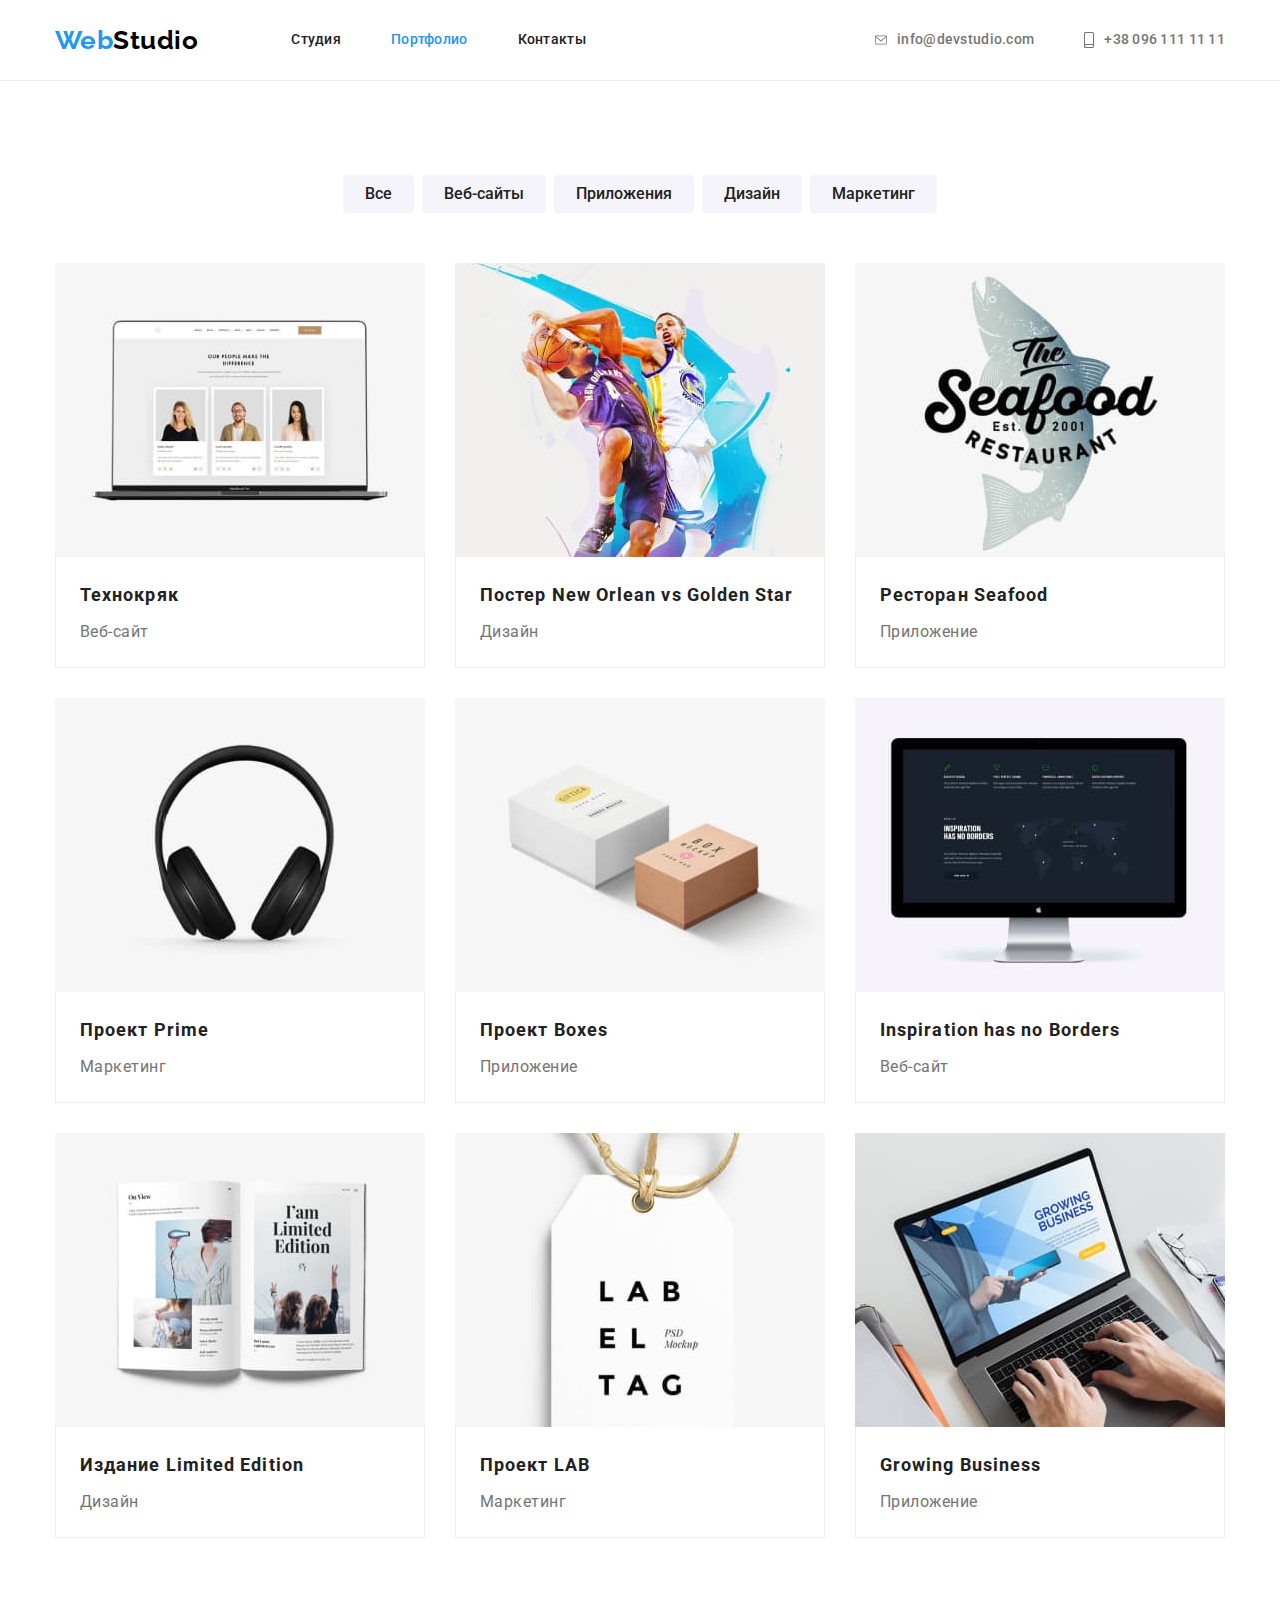
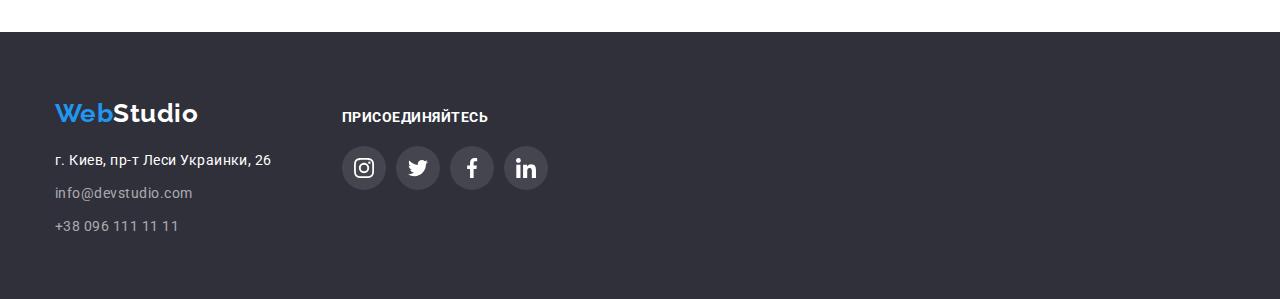
==== portfolio/portfolio.html @ 59986ac0 "Add files via upload" ====
<!DOCTYPE html>
<html lang="ru">
<head>
    <meta charset="UTF-8">
    <meta http-equiv="X-UA-Compatible" content="IE=edge">
    <meta name="viewport" content="width=device-width, initial-scale=1.0">
    <link href="https://fonts.googleapis.com/css2?family=Raleway:wght@700&family=Roboto:wght@400;500;700;900&display=swap"
        rel="stylesheet">
    <link rel="stylesheet" href="https://cdnjs.cloudflare.com/ajax/libs/modern-normalize/1.1.0/modern-normalize.min.css">
    <link rel="stylesheet" href="../css/styles.css">
    
    <title>Портфолио</title>
</head>
<body >
    <!--шапка-->
    <header class="header">
    
        
    
        <div class="container flexbox">
            <a href="../index.html" lang="en" class="logo"><span class="logo-first-part">Web</span>Studio</a>
            <nav class="navigation">
                <ul class="site-nav ">
                    <li class="item"><a class="site-nav-link" href="../index.html">Студия</a></li>
                    <li class="item"><a class="site-nav-link current" href="./portfolio.html">Портфолио</a></li>
                    <li class="item"><a class="site-nav-link" href="">Контакты</a></li>
                </ul>
            </nav>
            
            
            <ul class="auth-nav ">
                <li class="item auth-nav-item"><a class="auth-nav-link" href="mailto:info@devstudio.com"><svg class="envelope"
                            width="12" height="16">
                            <use href="../images/icons.svg#icon-envelope"></use>
                        </svg> info@devstudio.com</a></li>
                <li class="item auth-nav-item"><a class="auth-nav-link" href="tel:+380961111111"><svg class="smartphone" width="10"
                            height="16">
                            <use href="../images/icons.svg#icon-smartphone"></use>
                        </svg> +38 096 111 11 11</a></li>
            </ul>
        </div>
    </header>
   <main>
   <!-- Портфолiо-->
   <section class="section ">
       <div class="container">
            <h1 class="visuallyhidden">Портфолио</h1>
            
            <ul class="portfolio-list">
                <li class="button-item"><button class="portfolio-button" type="button">Все</button></li>
                <li class="button-item"><button class="portfolio-button" type="button">Веб-сайты</button></li>
                <li class="button-item"><button class="portfolio-button" type="button">Приложения</button></li>
                <li class="button-item"><button class="portfolio-button" type="button">Дизайн</button></li>
                <li class="button-item"><button class="portfolio-button" type="button">Маркетинг</button></li>
            
            </ul>
            
            <ul class="gallery">
                <li class="gallery-item">
                    <a href="" class="portfolio-link">
                        <img width="370" src="./portfolio-images/project1.jpg" alt="На екране ноутбука команда Технокряк">
                        <div class="description-item">
                            <h2 class="project-name">Технокряк</h2>
                            <p class="project-description">Веб-сайт</p>
                        </div> 
                    </a>
                    
                </li>
            
                <li class="gallery-item">
                    <a href="" class="portfolio-link">
                        <img width="370" src="./portfolio-images/project2.jpg" alt="Баскетбольная верховая дуэль">
                        <div class="description-item">
                            <h2 class="project-name">Постер <span lang="en">New Orlean vs Golden Star</span></h2>
                            <p class="project-description">Дизайн</p>
                        </div>
                    </a>
                    
                </li>
            
                <li class="gallery-item">
                    <a href="" class="portfolio-link">
                        <img width="370" src="./portfolio-images/project3.jpg" alt="Логотип ресторана Seafood">
                        <div class="description-item">
                            <h2 class="project-name">Ресторан <span lang="en">Seafood</span></h2>
                            <p class="project-description">Приложение</p>
                        </div>
                    </a>
                    
                </li>
            
                <li class="gallery-item">
                    <a href="" class="portfolio-link">
                        <img width="370" src="./portfolio-images/project4.jpg" alt="Наушники">
                        <div class="description-item">
                            <h2 class="project-name">Проект <span lang="en">Prime</span></h2>
                            <p class="project-description">Маркетинг</p>
                        </div>
                    </a>
                    
                </li>
            
                <li class="gallery-item">
                    <a href="" class="portfolio-link">
                        <img width="370" src="./portfolio-images/project5.jpg" alt="Две коробки">
                        <div class="description-item">
                            <h2 class="project-name">Проект <span lang="en">Boxes</span></h2>
                            <p class="project-description">Приложение</p>
                        </div>                     
                    </a>
                </li>
            
                <li class="gallery-item">
                    <a href="" class="portfolio-link">
                        <img width="370" src="./portfolio-images/project6.jpg" alt="На мониторе стартовая страница сайта">
                        <div class="description-item">
                            <h2 class="project-name" lang="en">Inspiration has no Borders</h2>
                            <p class="project-description">Веб-сайт</p>
                        </div>
                    </a>
                    
                </li>
            
                <li class="gallery-item">
                    <a href="" class="portfolio-link">
                        <img width="370" src="./portfolio-images/project7.jpg" alt="Фото одноименного журнала">
                        <div class="description-item">
                            <h2 class="project-name">Издание <span lang="en">Limited Edition</span></h2>
                            <p class="project-description">Дизайн</p>
                        </div>
                    </a>
                    
                </li>
            
                <li class="gallery-item">
                    <a href="" class="portfolio-link">
                        <img width="370" src="./portfolio-images/project8.jpg" alt="Бирка с аббревиатурой LAB">
                        <div class="description-item">
                            <h2 class="project-name">Проект LAB</h2>
                            <p class="project-description">Маркетинг</p>
                        </div>
                    </a>
                    
                </li>
            
                <li class="gallery-item">
                    <a href="" class="portfolio-link">
                        <img width="370" src="./portfolio-images/project9.jpg" alt="На монитое приложение Growing Business">
                        <div class="description-item">
                            <h2 class="project-name" lang="en">Growing Business</h2>
                            <p class="project-description">Приложение</p>
                        </div>
                    </a>
                    
                </li>

               
            
            
            </ul>
       </div>
   </section>
   </main>

    <!--футер-->
    <footer class="footer">
        <div class="container footer-container">
            <div>
                <a href="./index.html" lang="en" class="logo "><span class="logo-first-part">Web</span><span
                        class="logo-second-part">Studio</span></a>
                <address class="footer-address">
                    <ul class="feature">
                        <li class="address-item"><a class="address-link" href="https://goo.gl/maps/8gZ2Wu5cqemFH6tR6"
                                target="_blank" rel="noopener noreferrer">г. Киев, пр-т Леси Украинки, 26</a></li>
                        <li class="address-item"><a class="address-nav"
                                href="mailto:info@devstudio.com">info@devstudio.com</a></li>
                        <li class="address-item"><a class="address-nav" href="tel:+380961111111">+38 096 111 11 11</a></li>
                    </ul>
                </address>
            </div>
            <div class="join-us">
                <h4 class="join-us-title">Присоединяйтесь</h4>
                <ul class="join-us-list">
                    <li class="join-us-item"><a class="join-us-link" href="">
                            <svg class="footer-icon" width="20" height="20px">
                                <use href="../images/icons.svg#icon-instagram"></use>
                            </svg>
                        </a></li>
                    <li class="join-us-item"><a class="join-us-link" href="">
                            <svg class="footer-icon" width="20" height="20px">
                                <use href="../images/icons.svg#icon-twitter"></use>
                            </svg>
                        </a></li>
                    <li class="join-us-item"><a class="join-us-link" href="">
                            <svg class="footer-icon" width="20" height="20px">
                                <use href="../images/icons.svg#icon-facebook"></use>
                            </svg>
                        </a></li>
                    <li class="join-us-item"><a class="join-us-link" href="">
                            <svg class="footer-icon" width="20" height="20px">
                                <use href="../images/icons.svg#icon-linkedin"></use>
                            </svg>
                        </a></li>
                </ul>
            </div>
    
        </div>
    </footer>

</body>
</html>
---- css/styles.css ----
*,
*::before,
*::after {
  box-sizing: border-box;
}

:root {
  --primary-background-color: #fff;
  --secondary-background-color: #f5f4fa;
  --footer-background-color: #2f303a;
  --primary-text-color: #757575;
  --secondary-text-color: #212121;
  --hover-color: #2196f3;
}

body {
  background-color: var(--primary-background-color);
  font-family: Roboto, sans-serif;
  letter-spacing: 0.03em;
  color: var(--primary-text-color);
}

ul {
  list-style: none;
  padding: 0;
  margin: 0;
}

h1,
h2,
h3,
p {
  margin: 0;
  padding: 0%;
}

a {
  text-decoration: none;
}

img {
  display: block;
  max-width: 100%;
  height: auto;
}

.visuallyhidden {
  border: 0;
  clip: rect(0 0 0 0);
  height: 1px;
  margin: -1px;
  overflow: hidden;
  padding: 0;
  position: absolute;
  width: 1px;
}

.flexbox {
  display: flex;
  align-items: center;
}

/* хедер */

.header {
  border-bottom: 1px solid #ececec;
}

/* logo */
.logo {
  font-family: Raleway, sans-serif;
  color: #000000;
  font-weight: 700;
  font-size: 26px;
  line-height: 1.19;
  /* display: inline-block; */
}

.logo-item {
  margin-right: 93px;
}

.logo-first-part {
  color: #2196f3;
}
/*site nav */

.navigation {
  margin-left: 93px;
}

.site-nav {
  display: flex;
}

.site-nav > .item:not(:last-child) {
  margin-right: 50px;
}

.site-nav-link {
  color: var(--secondary-text-color);
  font-weight: 500;
  font-size: 14px;
  line-height: 1.14;
  letter-spacing: 0.02em;
  padding-top: 32px;
  padding-bottom: 32px;
  display: block;
}
.site-nav-link:hover,
.site-nav-link:focus {
  color: var(--hover-color);
}

/* AUTH NAV */

.auth-nav {
  display: flex;
  margin-left: auto;
}

.auth-nav-link:hover,
.auth-nav-link:focus {
  color: var(--hover-color);
}

.auth-nav-link {
  align-items: center;
  color: #757575;
  font-size: 14px;
  line-height: 1.14;
  font-weight: 500;
  letter-spacing: 0.02em;
  display: flex;
}

.auth-nav > .item:not(:first-child) {
  margin-left: 50px;
}
.current {
  color: var(--hover-color);
}

.auth-nav-item {
  color: #757575;
}

.envelope,
.smartphone {
  margin-right: 10px;
  fill: currentColor;
}
.container {
  width: 1200px;
  padding: 0 15px;
  margin: 0 auto;
}

/* main */

/* HERO */

.hero {
  background-color: #2f303a;
  text-align: center;
  padding-top: 200px;
  padding-bottom: 200px;
  background-image: linear-gradient(
      rgba(47, 48, 58, 0.4),
      rgba(47, 48, 58, 0.4)
    ),
    url(../images/hero_bg.jpg);
  background-repeat: no-repeat;
  background-size: cover;
  max-width: 1600px;
  margin-right: auto;
  margin-left: auto;
}

.hero-title {
  font-weight: 900;
  font-size: 44px;
  line-height: 1.36;
  letter-spacing: 0.06em;
  color: #ffffff;
  margin-bottom: 30px;
  text-align: center;
  width: 696px;
  text-transform: uppercase;
  margin-right: auto;
  margin-left: auto;
}

.button {
  display: inline-block;
  font-family: inherit;
  font-weight: 700;
  font-size: 16px;
  line-height: 1.87;
  letter-spacing: 0.06em;

  color: #ffffff;
  background-color: #2196f3;
  box-shadow: 0px 4px 4px rgba(0, 0, 0, 0.15);
  min-width: 200px;
  padding: 10px 32px;
  border-radius: 4px;
}

/* feature */

.feature-list {
  display: flex;
  align-items: center;
}

.section {
  padding-top: 94px;
  padding-bottom: 94px;
}

.feature-item:not(:first-child) {
  margin-left: 30px;
}

.feature-title {
  color: var(--secondary-text-color);
  font-weight: 700;
  font-size: 14px;
  line-height: 1.14;
  margin-bottom: 10px;
  text-transform: uppercase;
}

.feature-text {
  font-size: 14px;
  line-height: 1.71;
}

.feature-thumb {
  background-color: #f5f4fa;
  width: 270px;
  height: 120px;
  margin-bottom: 30px;
  display: flex;
  align-items: center;
  justify-content: center;
}

/* WORK */

.work-list {
  display: flex;
  align-items: center;
}

.work-item:not(:first-child) {
  margin-left: 30px;
}

.section-title {
  font-weight: 700;
  font-size: 36px;
  line-height: 1.16;
  text-align: center;
  color: var(--secondary-text-color);
  margin-bottom: 50px;
}

.section-work.section {
  padding-top: 0;
}

/* OUR TEAM */

.team-list {
  display: flex;
  align-items: center;
}

.team-item {
  background-color: var(--primary-background-color);
  text-align: center;
  box-shadow: 0px 1px 3px rgba(0, 0, 0, 0.12), 0px 1px 1px rgba(0, 0, 0, 0.14),
    0px 2px 1px rgba(0, 0, 0, 0.2);
  border-radius: 0px 0px 4px 4px;
}

.team-item:not(:first-child) {
  margin-left: 30px;
}

.teammates-name {
  font-weight: 500;
  font-size: 16px;
  line-height: 1.18;
  color: var(--secondary-text-color);

  margin-bottom: 10px;
}

.our-team {
  background-color: var(--secondary-background-color);
}

.teammates-position {
  font-size: 16px;
  line-height: 1.18;
  margin-bottom: 16px;
}

.team-card {
  padding-top: 30px;
  padding-bottom: 30px;
}

.teammates-list {
  display: flex;
  justify-content: center;
}

.teammates-item {
  width: 44px;
  height: 44px;
}

.teammates-item + .teammates-item {
  margin-left: 10px;
}

.teammates-link {
  height: 100%;
  width: 100%;
  display: flex;
  align-items: center;
  justify-content: center;
  color: #afb1b8;
}

.teammates-link:focus,
.teammates-link:hover {
  color: #ffffff;
  background-color: #2196f3;
  border-radius: 50%;
  filter: drop-shadow(0px 4px 4px rgba(0, 0, 0, 0.25))
    drop-shadow(0px 4px 4px rgba(0, 0, 0, 0.25));
}

.social-icons {
  fill: currentColor;
}

/* CLIENTS */
.clients-list {
  display: flex;
}

.clients-item {
  width: 170px;
  height: 92px;
}

.clients-item + .clients-item {
  margin-left: 30px;
}

.clients-link:hover,
.clients-link:focus {
  color: var(--hover-color);
  border-color: var(--hover-color);
}

.clients-link {
  width: 100%;
  height: 100%;
  align-items: center;
  justify-content: center;
  display: flex;
  color: #afb1b8;
  border: 1px solid #afb1b8;
  border-radius: 4px;
}

.clients-icon {
  fill: currentColor;
}

/* footer */

.footer-container {
  display: flex;
  align-items: baseline;
}

.footer {
  background-color: #2f303a;
  padding-top: 60px;
  padding-bottom: 60px;
}

.logo-second-part {
  color: white;
}

.footer-address {
  margin-top: 20px;
}

.address-link {
  font-style: normal;
  font-size: 14px;
  line-height: 1.71;
  color: #ffffff;
}
.address-link:focus,
.address-link:hover {
  color: var(--hover-color);
}

.address-nav {
  font-style: normal;
  font-size: 14px;
  line-height: 1.71;
  color: rgba(255, 255, 255, 0.6);
}

.address-nav:focus,
.address-nav:hover {
  color: var(--hover-color);
}

.address-item:not(:last-child) {
  margin-bottom: 9px;
}

/* JOIN US */

.join-us {
  margin-left: 70px;
}

.join-us-list {
  display: flex;
}

.join-us-item {
  width: 44px;
  height: 44px;
  display: flex;
}

.join-us-item + .join-us-item {
  margin-left: 10px;
}

.join-us-link {
  width: 100%;
  height: 100%;
  border-radius: 50%;
  background: rgba(255, 255, 255, 0.1);
  display: flex;
  align-items: center;
  justify-content: center;
}

.join-us-link:hover,
.join-us-link:focus {
  background-color: var(--hover-color);
}

.join-us-title {
  color: #ffffff;
  font-weight: bold;
  font-size: 14px;
  line-height: 1.14;
  text-transform: uppercase;
  margin-bottom: 20px;
}

.footer-icon {
  fill: #ffffff;
}

/* portfolio */

.portfolio-list {
  display: flex;
  align-items: center;
  justify-content: center;
  margin-bottom: 50px;
}

.portfolio-button {
  display: inline-block;
  font-family: inherit;
  cursor: pointer;
  font-weight: 500;
  font-size: 16px;
  line-height: 1.62;
  color: var(--secondary-text-color);
  background: #f5f4fa;
  padding: 6px 22px;
  border-radius: 4px;
  border: transparent;
}

.portfolio-button:focus,
.portfolio-button:hover {
  background: #2196f3;
  color: #ffffff;
  box-shadow: 0px 3px 1px rgba(0, 0, 0, 0.1), 0px 1px 2px rgba(0, 0, 0, 0.08),
    0px 2px 2px rgba(0, 0, 0, 0.12);
}

.button-item:not(:first-child) {
  margin-left: 8px;
}

.project-name {
  color: var(--secondary-text-color);
  font-weight: 700;
  font-size: 18px;
  line-height: 2;
  letter-spacing: 0.06em;
  margin-bottom: 4px;
}

.project-description {
  font-size: 16px;
  line-height: 1.87;
  color: var(--primary-text-color);
}

.gallery {
  display: flex;
  flex-wrap: wrap;
  /* margin-right: -30px;
  margin-bottom: -30px; */
}

.gallery-item {
  margin-right: 30px;
  margin-bottom: 30px;
  max-width: 370px;
}

.gallery-item:nth-child(3n + 3) {
  margin-right: 0;
}

.gallery-item:nth-last-child(-n + 3) {
  margin-bottom: 0;
}

.description-item {
  padding: 20px 24px;
  border: 1px solid #eeeeee;
  border-top: transparent;
}

.portfolio-link {
  display: block;
}

.portfolio-link:hover,
.portfolio-link:focus {
  box-shadow: 0px 1px 1px rgba(0, 0, 0, 0.12), 0px 4px 4px rgba(0, 0, 0, 0.06),
    1px 4px 6px rgba(0, 0, 0, 0.16);
}
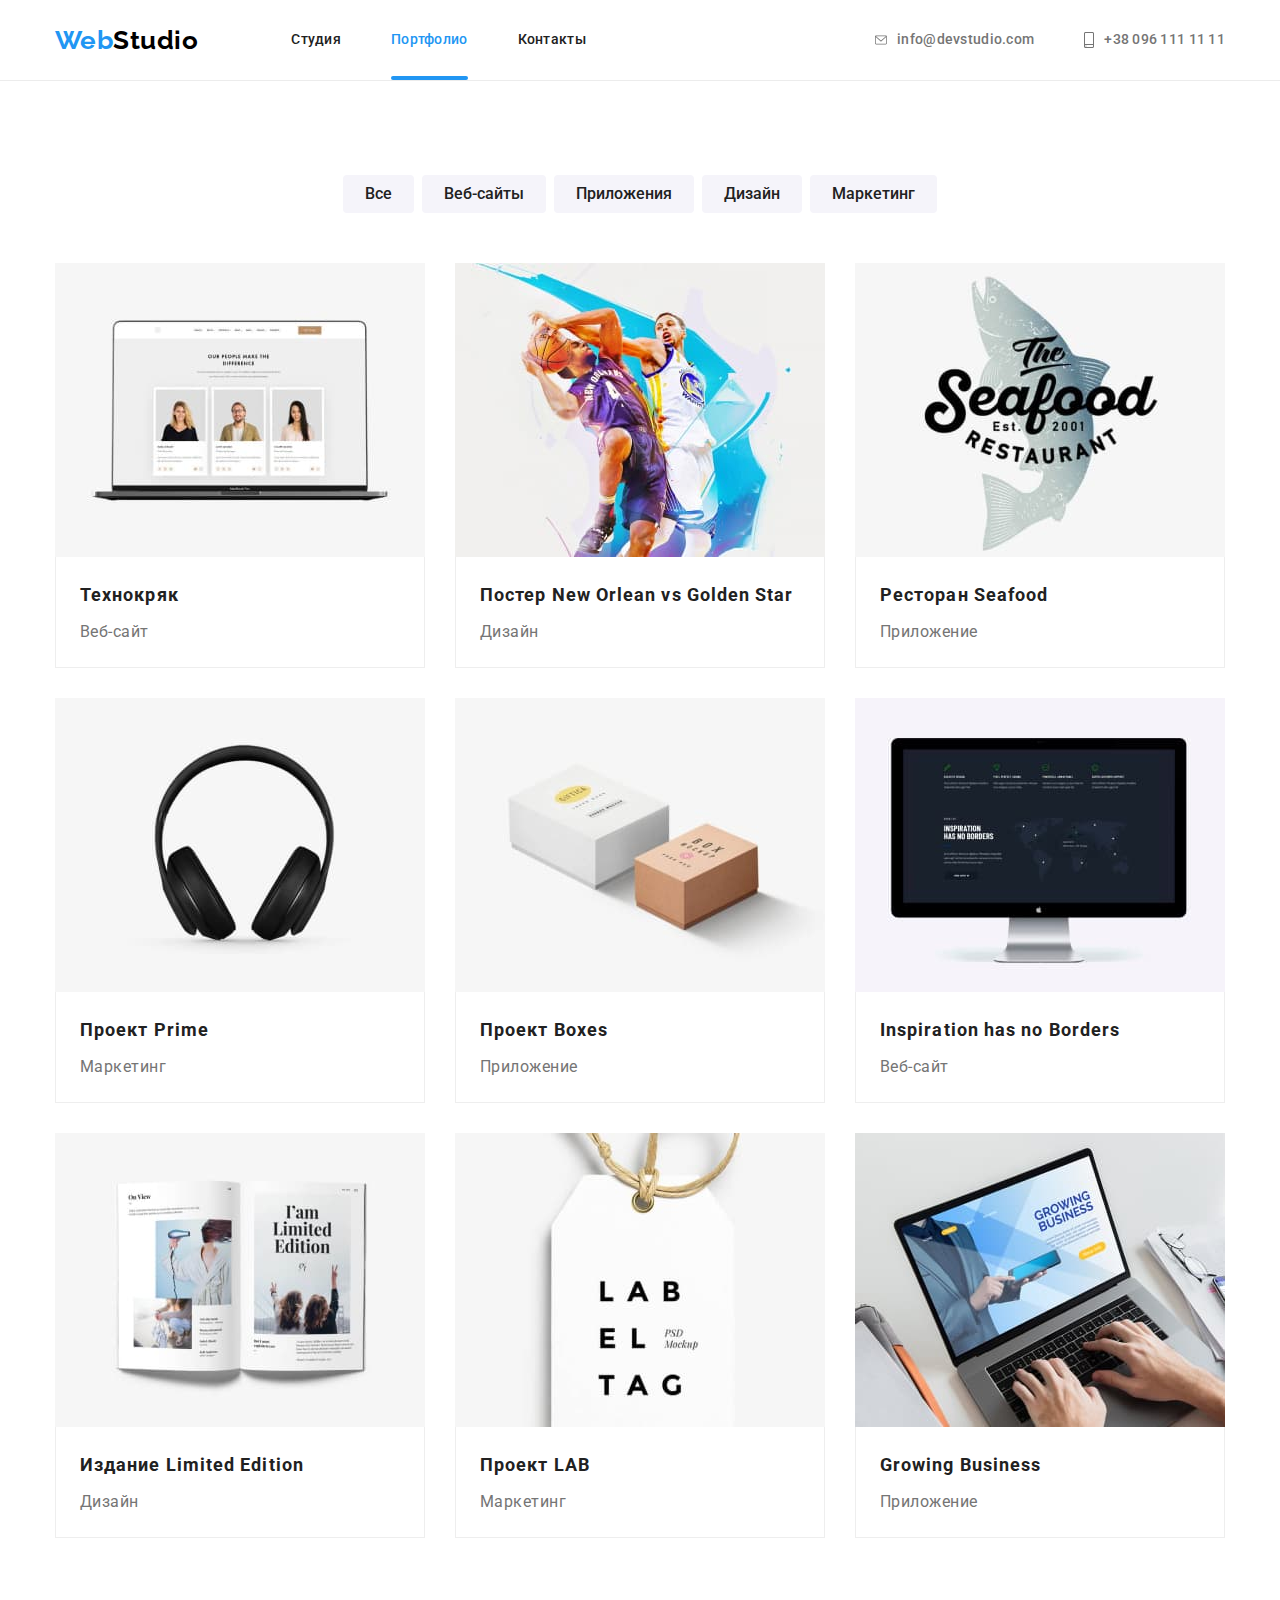
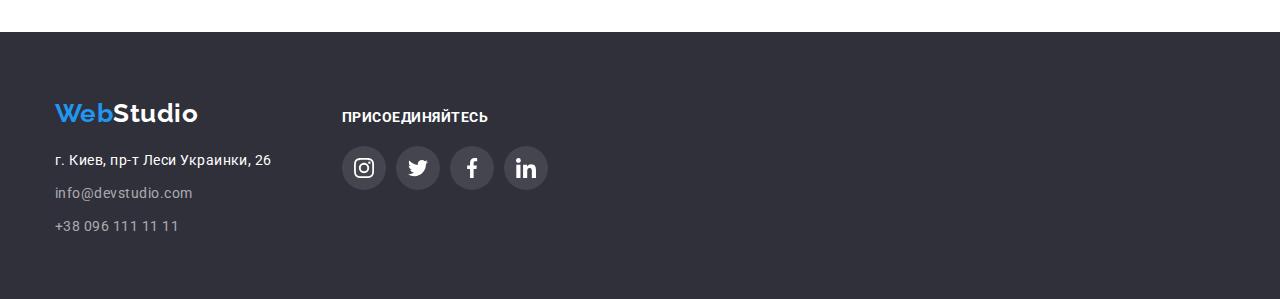
==== commit 8b04158a: "final" ====
--- a/portfolio/portfolio.html
+++ b/portfolio/portfolio.html
@@ -22,7 +22,7 @@
             <nav class="navigation">
                 <ul class="site-nav ">
                     <li class="item"><a class="site-nav-link" href="../index.html">Студия</a></li>
-                    <li class="item"><a class="site-nav-link current" href="./portfolio.html">Портфолио</a></li>
+                    <li class="item"><a class="site-nav-link header-current" href="./portfolio.html">Портфолио</a></li>
                     <li class="item"><a class="site-nav-link" href="">Контакты</a></li>
                 </ul>
             </nav>
@@ -58,7 +58,11 @@
             <ul class="gallery">
                 <li class="gallery-item">
                     <a href="" class="portfolio-link">
-                        <img width="370" src="./portfolio-images/project1.jpg" alt="На екране ноутбука команда Технокряк">
+                       <div class="overlay-wrap">
+                            <img width="370" src="./portfolio-images/project1.jpg" alt="На екране ноутбука команда Технокряк">
+                            <p class="overlay-description">Технокряк это современная площадка распространения коронавируса. Компании используют эту
+                                платформу для цифрового шпионажа и атак на защищённые сервера конкурентов. </p>
+                       </div>
                         <div class="description-item">
                             <h2 class="project-name">Технокряк</h2>
                             <p class="project-description">Веб-сайт</p>
@@ -69,7 +73,10 @@
             
                 <li class="gallery-item">
                     <a href="" class="portfolio-link">
-                        <img width="370" src="./portfolio-images/project2.jpg" alt="Баскетбольная верховая дуэль">
+                        <div class="overlay-wrap">
+                            <img width="370" src="./portfolio-images/project2.jpg" alt="Баскетбольная верховая дуэль">
+                            <p class="overlay-description"> Lorem ipsum dolor sit amet consectetur adipisicing elit. Minima, iusto excepturi reprehenderit eveniet libero esse.</p>
+                        </div>
                         <div class="description-item">
                             <h2 class="project-name">Постер <span lang="en">New Orlean vs Golden Star</span></h2>
                             <p class="project-description">Дизайн</p>
@@ -80,7 +87,10 @@
             
                 <li class="gallery-item">
                     <a href="" class="portfolio-link">
+                        <div class="overlay-wrap">
                         <img width="370" src="./portfolio-images/project3.jpg" alt="Логотип ресторана Seafood">
+                            <p class="overlay-description"> Lorem ipsum dolor sit amet consectetur adipisicing elit. Minima, iusto excepturi reprehenderit eveniet libero esse.</p>
+                        </div>
                         <div class="description-item">
                             <h2 class="project-name">Ресторан <span lang="en">Seafood</span></h2>
                             <p class="project-description">Приложение</p>
@@ -91,7 +101,11 @@
             
                 <li class="gallery-item">
                     <a href="" class="portfolio-link">
-                        <img width="370" src="./portfolio-images/project4.jpg" alt="Наушники">
+                        <div class="overlay-wrap">
+                            <img width="370" src="./portfolio-images/project4.jpg" alt="Наушники">
+                            <p class="overlay-description"> Lorem ipsum dolor sit amet consectetur adipisicing elit. Minima, iusto excepturi reprehenderit eveniet libero esse.</p>
+                        </div>
+                        
                         <div class="description-item">
                             <h2 class="project-name">Проект <span lang="en">Prime</span></h2>
                             <p class="project-description">Маркетинг</p>
@@ -102,7 +116,10 @@
             
                 <li class="gallery-item">
                     <a href="" class="portfolio-link">
-                        <img width="370" src="./portfolio-images/project5.jpg" alt="Две коробки">
+                        <div class="overlay-wrap">
+                            <img width="370" src="./portfolio-images/project5.jpg" alt="Две коробки">
+                            <p class="overlay-description"> Lorem ipsum dolor sit amet consectetur adipisicing elit. Minima, iusto excepturi reprehenderit eveniet libero esse.</p>
+                        </div>
                         <div class="description-item">
                             <h2 class="project-name">Проект <span lang="en">Boxes</span></h2>
                             <p class="project-description">Приложение</p>
@@ -112,7 +129,10 @@
             
                 <li class="gallery-item">
                     <a href="" class="portfolio-link">
-                        <img width="370" src="./portfolio-images/project6.jpg" alt="На мониторе стартовая страница сайта">
+                        <div class="overlay-wrap">
+                            <img width="370" src="./portfolio-images/project6.jpg" alt="На мониторе стартовая страница сайта">
+                            <p class="overlay-description"> Lorem ipsum dolor sit amet consectetur adipisicing elit. Minima, iusto excepturi reprehenderit eveniet libero esse.</p>
+                        </div>
                         <div class="description-item">
                             <h2 class="project-name" lang="en">Inspiration has no Borders</h2>
                             <p class="project-description">Веб-сайт</p>
@@ -123,7 +143,10 @@
             
                 <li class="gallery-item">
                     <a href="" class="portfolio-link">
-                        <img width="370" src="./portfolio-images/project7.jpg" alt="Фото одноименного журнала">
+                        <div class="overlay-wrap">
+                            <img width="370" src="./portfolio-images/project7.jpg" alt="Фото одноименного журнала">
+                            <p class="overlay-description"> Lorem ipsum dolor sit amet consectetur adipisicing elit. Minima, iusto excepturi reprehenderit eveniet libero esse.</p>
+                        </div>
                         <div class="description-item">
                             <h2 class="project-name">Издание <span lang="en">Limited Edition</span></h2>
                             <p class="project-description">Дизайн</p>
@@ -134,7 +157,10 @@
             
                 <li class="gallery-item">
                     <a href="" class="portfolio-link">
-                        <img width="370" src="./portfolio-images/project8.jpg" alt="Бирка с аббревиатурой LAB">
+                        <div class="overlay-wrap">
+                            <img width="370" src="./portfolio-images/project8.jpg" alt="Бирка с аббревиатурой LAB">
+                            <p class="overlay-description"> Lorem ipsum dolor sit amet consectetur adipisicing elit. Minima, iusto excepturi reprehenderit eveniet libero esse.</p>
+                        </div>
                         <div class="description-item">
                             <h2 class="project-name">Проект LAB</h2>
                             <p class="project-description">Маркетинг</p>
@@ -145,7 +171,10 @@
             
                 <li class="gallery-item">
                     <a href="" class="portfolio-link">
-                        <img width="370" src="./portfolio-images/project9.jpg" alt="На монитое приложение Growing Business">
+                        <div class="overlay-wrap">
+                            <img width="370" src="./portfolio-images/project9.jpg" alt="На монитое приложение Growing Business">
+                            <p class="overlay-description"> Lorem ipsum dolor sit amet consectetur adipisicing elit. Minima, iusto excepturi reprehenderit eveniet libero esse.</p>
+                        </div>
                         <div class="description-item">
                             <h2 class="project-name" lang="en">Growing Business</h2>
                             <p class="project-description">Приложение</p>
--- a/css/styles.css
+++ b/css/styles.css
@@ -106,22 +106,36 @@
   padding-top: 32px;
   padding-bottom: 32px;
   display: block;
+
+  transition: color 250ms cubic-bezier(0.4, 0, 0.2, 1);
 }
 .site-nav-link:hover,
 .site-nav-link:focus {
   color: var(--hover-color);
 }
 
+.header-current {
+  color: var(--hover-color);
+  position: relative;
+}
+
+.header-current::after {
+  position: absolute;
+  left: 0;
+  bottom: 0;
+  content: "";
+  height: 4px;
+  width: 100%;
+  display: block;
+  background-color: var(--hover-color);
+  border-radius: 2px;
+}
+
 /* AUTH NAV */
 
 .auth-nav {
   display: flex;
   margin-left: auto;
-}
-
-.auth-nav-link:hover,
-.auth-nav-link:focus {
-  color: var(--hover-color);
 }
 
 .auth-nav-link {
@@ -132,13 +146,16 @@
   font-weight: 500;
   letter-spacing: 0.02em;
   display: flex;
+  transition: color 250ms cubic-bezier(0.4, 0, 0.2, 1);
+}
+
+.auth-nav-link:hover,
+.auth-nav-link:focus {
+  color: var(--hover-color);
 }
 
 .auth-nav > .item:not(:first-child) {
   margin-left: 50px;
-}
-.current {
-  color: var(--hover-color);
 }
 
 .auth-nav-item {
@@ -252,6 +269,7 @@
 .work-list {
   display: flex;
   align-items: center;
+  position: relative;
 }
 
 .work-item:not(:first-child) {
@@ -271,6 +289,28 @@
   padding-top: 0;
 }
 
+.work-item:hover > .work-label {
+  opacity: 1;
+}
+
+.work-label {
+  width: 370px;
+  height: 70px;
+  font-weight: 700;
+  font-size: 14px;
+  line-height: 1.14;
+  background: rgba(47, 48, 58, 0.8);
+  color: #ffffff;
+  text-transform: uppercase;
+  text-align: center;
+  padding-top: 27px;
+  padding-bottom: 27px;
+  position: absolute;
+  bottom: 0;
+  opacity: 0;
+  transition: opacity 250ms cubic-bezier(0.4, 0, 0.2, 1);
+}
+
 /* OUR TEAM */
 
 .team-list {
@@ -335,6 +375,10 @@
   align-items: center;
   justify-content: center;
   color: #afb1b8;
+  transition: color 250ms cubic-bezier(0.4, 0, 0.2, 1),
+    background-color 250ms cubic-bezier(0.4, 0, 0.2, 1),
+    filter 250ms cubic-bezier(0.4, 0, 0.2, 1);
+  border-radius: 50%;
 }
 
 .teammates-link:focus,
@@ -379,6 +423,8 @@
   color: #afb1b8;
   border: 1px solid #afb1b8;
   border-radius: 4px;
+  transition: color 250ms cubic-bezier(0.4, 0, 0.2, 1),
+    border-color 250ms cubic-bezier(0.4, 0, 0.2, 1);
 }
 
 .clients-icon {
@@ -411,6 +457,7 @@
   font-size: 14px;
   line-height: 1.71;
   color: #ffffff;
+  transition: color 250ms cubic-bezier(0.4, 0, 0.2, 1);
 }
 .address-link:focus,
 .address-link:hover {
@@ -422,6 +469,7 @@
   font-size: 14px;
   line-height: 1.71;
   color: rgba(255, 255, 255, 0.6);
+  transition: color 250ms cubic-bezier(0.4, 0, 0.2, 1);
 }
 
 .address-nav:focus,
@@ -461,6 +509,7 @@
   display: flex;
   align-items: center;
   justify-content: center;
+  transition: background-color 250ms cubic-bezier(0.4, 0, 0.2, 1);
 }
 
 .join-us-link:hover,
@@ -502,6 +551,9 @@
   padding: 6px 22px;
   border-radius: 4px;
   border: transparent;
+  transition: color 250ms cubic-bezier(0.4, 0, 0.2, 1),
+    background 250ms cubic-bezier(0.4, 0, 0.2, 1),
+    box-shadow 250ms cubic-bezier(0.4, 0, 0.2, 1);
 }
 
 .portfolio-button:focus,
@@ -560,6 +612,7 @@
 
 .portfolio-link {
   display: block;
+  transition: box-shadow 250ms cubic-bezier(0.4, 0, 0.2, 1);
 }
 
 .portfolio-link:hover,
@@ -567,3 +620,94 @@
   box-shadow: 0px 1px 1px rgba(0, 0, 0, 0.12), 0px 4px 4px rgba(0, 0, 0, 0.06),
     1px 4px 6px rgba(0, 0, 0, 0.16);
 }
+
+/* overlay */
+
+.overlay-wrap {
+  position: relative;
+  overflow: hidden;
+}
+
+.overlay-description {
+  height: 100%;
+  width: 100%;
+  position: absolute;
+  font-size: 18px;
+  line-height: 1.55;
+  color: #fff;
+  background-color: rgba(33, 150, 243, 0.9);
+  padding: 63px 24px;
+  transition: transform 250ms cubic-bezier(0.4, 0, 0.2, 1);
+}
+
+.portfolio-link:hover .overlay-description {
+  transform: translateY(-100%);
+}
+
+/* MODAL */
+
+.backdrop {
+  position: fixed;
+  top: 0;
+  left: 0;
+  width: 100vw;
+  height: 100vh;
+  background: rgba(0, 0, 0, 0.2);
+  transition: visibility 250ms cubic-bezier(0.4, 0, 0.2, 1),
+  opacity 250ms cubic-bezier(0.4, 0, 0.2, 1);
+}
+
+.modal {
+  position: absolute;
+  top: 50%;
+  left: 50%;
+  transform: scale(1) rotate(0) translate(-50%, -50%);
+  width: 528px;
+  height: 581px;
+  background: #ffffff;
+  box-shadow: 0px 1px 3px rgba(0, 0, 0, 0.12), 0px 1px 1px rgba(0, 0, 0, 0.14),
+    0px 2px 1px rgba(0, 0, 0, 0.2);
+  border-radius: 4px;
+  animation-name: backgroundmodal;
+  animation-duration: 3000ms;
+  transition: transform 250ms cubic-bezier(0.4, 0, 0.2, 1);
+}
+
+.backdrop.is-hidden .modal {
+  animation: none;
+  transform: rotate(90deg) scale(2);
+}
+
+.close-button {
+  position: absolute;
+  top: 8px;
+  right: 8px;
+  width: 30px;
+  height: 30px;
+  background-color: transparent;
+  border: 1px solid rgba(0, 0, 0, 0.1);
+  border-radius: 50%;
+  display: flex;
+  align-items: center;
+  justify-content: center;
+}
+
+.is-hidden {
+  visibility: hidden;
+  opacity: 0;
+  pointer-events: none;
+}
+
+@keyframes backgroundmodal {
+  0% {
+    background-color: #fff;
+  }
+
+  50% {
+    background-color: #2196f3;
+  }
+
+  100% {
+    background-color: greenyellow;
+  }
+}
